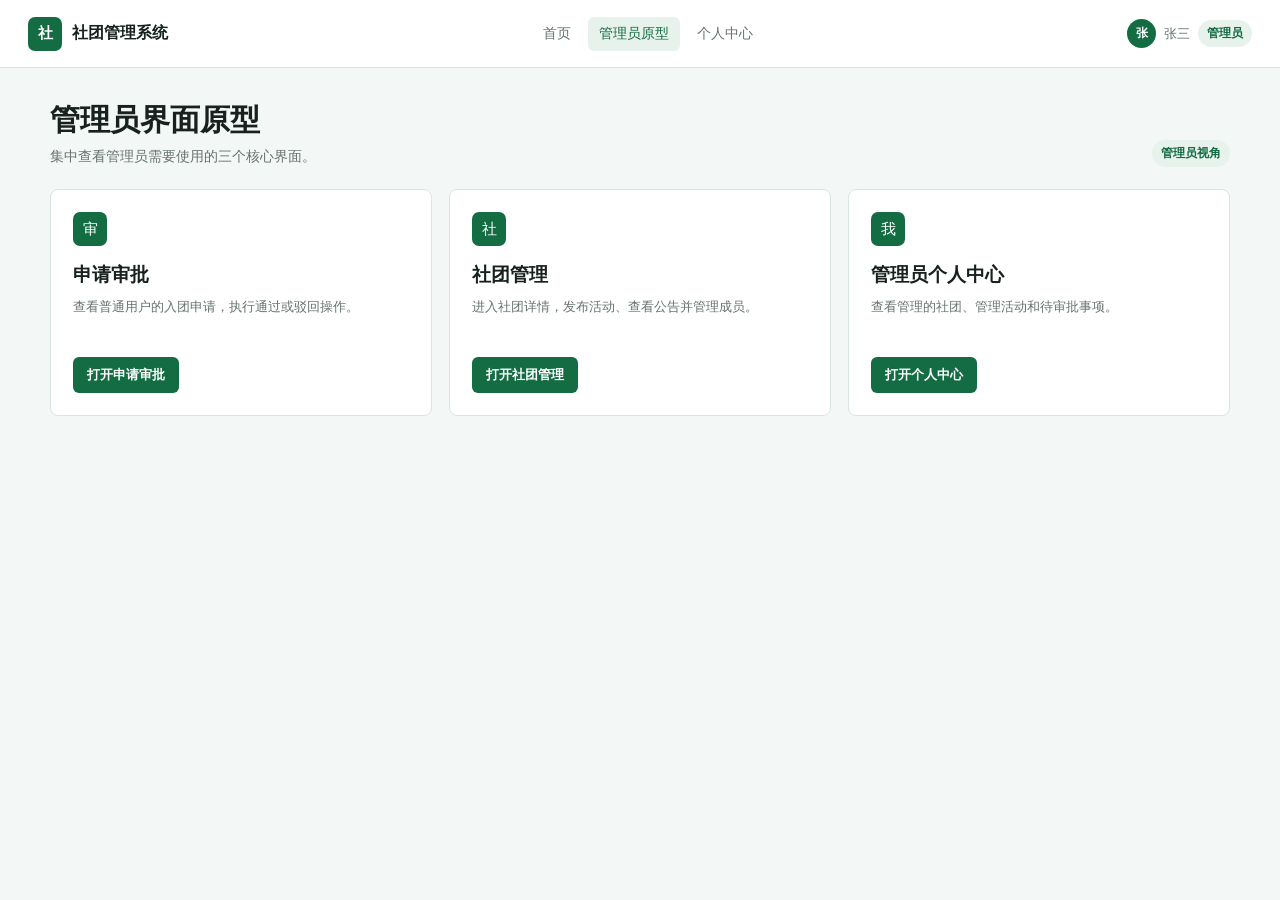
==== src/main/webapp/prototype/admin.html @ cb209794 "feat:增加了前端的架构" ====
<!doctype html>
<html lang="zh-CN">
<head>
  <meta charset="UTF-8">
  <meta name="viewport" content="width=device-width, initial-scale=1.0">
  <title>管理员原型 - 社团管理系统</title>
  <link rel="stylesheet" href="css/style.css">
</head>
<body>
  <header class="topbar">
    <a class="brand" href="home.html">
      <span class="brand-mark" aria-hidden="true">社</span>
      <span>社团管理系统</span>
    </a>
    <nav class="nav">
      <a class="nav-link" href="home.html">首页</a>
      <a class="nav-link active" href="admin.html">管理员原型</a>
      <a class="nav-link" href="personal-admin.html">个人中心</a>
    </nav>
    <div class="user-menu">
      <span class="avatar">张</span>
      <span>张三</span>
      <span class="role-pill">管理员</span>
    </div>
  </header>

  <main class="page">
    <div class="page-heading">
      <div>
        <h1>管理员界面原型</h1>
        <p>集中查看管理员需要使用的三个核心界面。</p>
      </div>
      <span class="tag">管理员视角</span>
    </div>

    <section class="entry-grid">
      <article class="entry-card">
        <span class="brand-mark" aria-hidden="true">审</span>
        <h2>申请审批</h2>
        <p>查看普通用户的入团申请，执行通过或驳回操作。</p>
        <a class="button button-primary" href="applications.html">打开申请审批</a>
      </article>

      <article class="entry-card">
        <span class="brand-mark" aria-hidden="true">社</span>
        <h2>社团管理</h2>
        <p>进入社团详情，发布活动、查看公告并管理成员。</p>
        <a class="button button-primary" href="club-admin.html">打开社团管理</a>
      </article>

      <article class="entry-card">
        <span class="brand-mark" aria-hidden="true">我</span>
        <h2>管理员个人中心</h2>
        <p>查看管理的社团、管理活动和待审批事项。</p>
        <a class="button button-primary" href="personal-admin.html">打开个人中心</a>
      </article>
    </section>
  </main>
</body>
</html>
---- src/main/webapp/prototype/css/style.css ----
:root {
  --bg: #f3f7f5;
  --surface: #ffffff;
  --surface-soft: #f8fbf9;
  --ink: #17211d;
  --muted: #66736d;
  --line: #dbe5df;
  --green: #146c43;
  --green-dark: #0f5132;
  --green-soft: #e7f2ec;
  --amber: #9a6700;
  --amber-soft: #fff8e5;
  --blue: #2563eb;
  --blue-soft: #eff6ff;
  --danger: #b42318;
  --danger-soft: #fef3f2;
  --shadow: 0 16px 40px rgba(24, 52, 40, 0.08);
  --radius: 8px;
}

* {
  box-sizing: border-box;
}

html,
body {
  min-height: 100%;
}

body {
  margin: 0;
  color: var(--ink);
  background: var(--bg);
  font-family: "Segoe UI", "Microsoft YaHei", "PingFang SC", sans-serif;
  letter-spacing: 0;
}

a {
  color: inherit;
}

button,
input {
  font: inherit;
}

.topbar {
  position: sticky;
  top: 0;
  z-index: 20;
  display: flex;
  align-items: center;
  justify-content: space-between;
  gap: 20px;
  min-height: 68px;
  padding: 0 28px;
  border-bottom: 1px solid var(--line);
  background: rgba(255, 255, 255, 0.96);
  backdrop-filter: blur(14px);
}

.brand {
  display: inline-flex;
  align-items: center;
  gap: 10px;
  color: var(--ink);
  font-weight: 700;
  text-decoration: none;
  white-space: nowrap;
}

.brand-mark {
  width: 34px;
  height: 34px;
  display: grid;
  place-items: center;
  border-radius: 7px;
  color: #fff;
  background: var(--green);
  font-size: 15px;
}

.nav {
  display: flex;
  align-items: center;
  gap: 6px;
  flex-wrap: wrap;
}

.nav-link {
  padding: 8px 11px;
  border-radius: 6px;
  color: var(--muted);
  text-decoration: none;
  font-size: 14px;
}

.nav-link:hover,
.nav-link.active {
  color: var(--green);
  background: var(--green-soft);
}

.user-menu {
  display: flex;
  align-items: center;
  gap: 8px;
  color: var(--muted);
  font-size: 13px;
  white-space: nowrap;
}

.avatar {
  width: 29px;
  height: 29px;
  display: grid;
  place-items: center;
  border-radius: 50%;
  color: #fff;
  background: var(--green);
  font-size: 12px;
  font-weight: 700;
}

.role-pill,
.tag,
.status {
  display: inline-flex;
  align-items: center;
  gap: 5px;
  padding: 5px 9px;
  border-radius: 999px;
  font-size: 12px;
  font-weight: 650;
  white-space: nowrap;
}

.role-pill {
  color: var(--green);
  background: var(--green-soft);
}

.tag {
  color: var(--green);
  background: var(--green-soft);
}

.tag.blue {
  color: var(--blue);
  background: var(--blue-soft);
}

.tag.amber {
  color: var(--amber);
  background: var(--amber-soft);
}

.status.pending {
  color: var(--amber);
  background: var(--amber-soft);
}

.status.approved {
  color: var(--green);
  background: var(--green-soft);
}

.status.rejected {
  color: var(--danger);
  background: var(--danger-soft);
}

.page {
  width: min(1180px, calc(100% - 40px));
  margin: 0 auto;
  padding: 34px 0 56px;
}

.page-heading {
  display: flex;
  align-items: flex-end;
  justify-content: space-between;
  gap: 20px;
  margin-bottom: 22px;
}

.page-heading h1 {
  margin: 0;
  font-size: 30px;
  line-height: 1.2;
}

.page-heading p {
  margin: 7px 0 0;
  color: var(--muted);
  font-size: 14px;
  line-height: 1.6;
}

.button {
  display: inline-flex;
  align-items: center;
  justify-content: center;
  gap: 7px;
  min-height: 36px;
  padding: 0 13px;
  border: 1px solid transparent;
  border-radius: 6px;
  text-decoration: none;
  font-size: 13px;
  font-weight: 650;
  cursor: pointer;
  transition: background 150ms ease, border-color 150ms ease, color 150ms ease;
}

.button svg {
  width: 16px;
  height: 16px;
}

.button-primary {
  color: #fff;
  background: var(--green);
}

.button-primary:hover {
  background: var(--green-dark);
}

.button-secondary {
  color: var(--green);
  border-color: var(--line);
  background: var(--surface);
}

.button-secondary:hover {
  background: var(--green-soft);
}

.button-danger {
  color: var(--danger);
  border-color: #f2b8b5;
  background: var(--danger-soft);
}

.button-danger:hover {
  border-color: var(--danger);
}

.button-ghost {
  color: var(--muted);
  background: transparent;
}

.button-ghost:hover {
  color: var(--green);
  background: var(--green-soft);
}

.panel {
  border: 1px solid var(--line);
  border-radius: var(--radius);
  background: var(--surface);
}

.panel-head {
  display: flex;
  align-items: center;
  justify-content: space-between;
  gap: 14px;
  padding: 18px 20px;
  border-bottom: 1px solid var(--line);
}

.panel-head h2 {
  margin: 0;
  font-size: 18px;
}

.panel-head p {
  margin: 4px 0 0;
  color: var(--muted);
  font-size: 13px;
}

.panel-body {
  padding: 20px;
}

.club-grid {
  display: grid;
  grid-template-columns: repeat(2, minmax(0, 1fr));
  gap: 17px;
}

.entry-grid {
  display: grid;
  grid-template-columns: repeat(3, minmax(0, 1fr));
  gap: 17px;
}

.entry-card {
  padding: 22px;
  border: 1px solid var(--line);
  border-radius: var(--radius);
  background: var(--surface);
}

.entry-card .brand-mark {
  margin-bottom: 16px;
}

.entry-card h2 {
  margin: 0 0 8px;
  font-size: 19px;
}

.entry-card p {
  min-height: 45px;
  margin: 0 0 16px;
  color: var(--muted);
  font-size: 13px;
  line-height: 1.65;
}

.club-card {
  overflow: hidden;
  border: 1px solid var(--line);
  border-radius: var(--radius);
  background: var(--surface);
  transition: transform 150ms ease, box-shadow 150ms ease;
}

.club-card:hover {
  transform: translateY(-2px);
  box-shadow: 0 10px 28px rgba(24, 52, 40, 0.09);
}

.club-cover {
  position: relative;
  aspect-ratio: 16 / 7;
  overflow: hidden;
  background: #dbe5df;
}

.club-cover img {
  display: block;
  width: 100%;
  height: 100%;
  object-fit: cover;
}

.cover-tech {
  background: #0f3d2e;
}

.cover-photo {
  background: #1e3a8a;
}

.cover-sport {
  background: #0f766e;
}

.cover-volunteer {
  background: #9a3412;
}

.cover-basketball {
  background: #7c2d12;
}

.cover-football {
  background: #14532d;
}

.cover-anime {
  background: #5b21b6;
}

.cover-debate {
  background: #374151;
}

.club-card-body {
  padding: 16px;
}

.club-card-body .tag {
  margin-bottom: 10px;
}

.club-card h3 {
  margin: 0 0 7px;
  font-size: 18px;
}

.club-card p {
  min-height: 42px;
  margin: 0 0 14px;
  color: var(--muted);
  font-size: 13px;
  line-height: 1.6;
}

.club-meta {
  display: flex;
  justify-content: space-between;
  gap: 10px;
  margin-bottom: 14px;
  color: var(--muted);
  font-size: 12px;
}

.card-actions {
  display: flex;
  align-items: center;
  gap: 8px;
  flex-wrap: wrap;
}

.filters {
  display: flex;
  gap: 8px;
  flex-wrap: wrap;
  margin-bottom: 18px;
}

.chip {
  display: inline-flex;
  align-items: center;
  height: 32px;
  padding: 0 12px;
  border: 1px solid var(--line);
  border-radius: 999px;
  color: var(--muted);
  background: var(--surface);
  font-size: 13px;
  text-decoration: none;
  cursor: pointer;
}

.chip.active,
.chip:hover {
  color: var(--green);
  border-color: #b9d9c8;
  background: var(--green-soft);
}

.stats {
  display: grid;
  grid-template-columns: repeat(4, minmax(0, 1fr));
  gap: 14px;
  margin-bottom: 20px;
}

.stat {
  padding: 16px;
  border: 1px solid var(--line);
  border-radius: var(--radius);
  background: var(--surface);
}

.stat span {
  display: block;
  color: var(--muted);
  font-size: 12px;
}

.stat strong {
  display: block;
  margin-top: 6px;
  font-size: 25px;
}

.table-wrap {
  overflow-x: auto;
}

.data-table {
  width: 100%;
  border-collapse: collapse;
  font-size: 14px;
}

.data-table th,
.data-table td {
  padding: 13px 12px;
  border-bottom: 1px solid var(--line);
  text-align: left;
  vertical-align: middle;
}

.data-table th {
  color: var(--muted);
  background: var(--surface-soft);
  font-size: 12px;
  font-weight: 650;
}

.data-table tr:last-child td {
  border-bottom: 0;
}

.data-table .actions {
  display: flex;
  gap: 7px;
  flex-wrap: wrap;
}

.empty-text {
  padding: 28px 16px;
  color: var(--muted);
  text-align: center;
  font-size: 14px;
}

.club-hero {
  position: relative;
  overflow: hidden;
  min-height: 245px;
  padding: 30px;
  border-radius: var(--radius);
  color: #fff;
  background-color: var(--green-dark);
  background-image:
    linear-gradient(rgba(255, 255, 255, 0.07) 1px, transparent 1px),
    linear-gradient(90deg, rgba(255, 255, 255, 0.07) 1px, transparent 1px);
  background-size: 36px 36px;
}

.club-hero .tag {
  color: #d1fae5;
  background: rgba(255, 255, 255, 0.13);
}

.club-hero h1 {
  margin: 16px 0 10px;
  font-size: 34px;
}

.club-hero p {
  max-width: 720px;
  margin: 0;
  color: #d1e7dc;
  line-height: 1.7;
}

.hero-meta {
  display: flex;
  gap: 18px;
  flex-wrap: wrap;
  margin-top: 18px;
  color: #d1e7dc;
  font-size: 13px;
}

.hero-actions {
  display: flex;
  justify-content: space-between;
  align-items: flex-start;
  gap: 16px;
}

.hero-actions .button-secondary,
.hero-actions .button-danger {
  border-color: rgba(255, 255, 255, 0.28);
  background: rgba(255, 255, 255, 0.11);
  color: #fff;
}

.split {
  display: grid;
  grid-template-columns: minmax(0, 1.15fr) minmax(300px, 0.85fr);
  gap: 18px;
  margin-top: 18px;
  align-items: start;
}

.stack {
  display: grid;
  gap: 18px;
}

.activity-list,
.notice-list,
.managed-list {
  display: grid;
  gap: 10px;
}

.activity-item,
.notice-item,
.managed-item {
  padding: 14px 15px;
  border: 1px solid var(--line);
  border-radius: 7px;
  background: var(--surface-soft);
}

.activity-item h3,
.notice-item h3,
.managed-item h3 {
  margin: 0 0 6px;
  font-size: 15px;
}

.activity-item p,
.notice-item p,
.managed-item p {
  margin: 0;
  color: var(--muted);
  font-size: 13px;
  line-height: 1.6;
}

.notice-meta,
.activity-meta {
  display: flex;
  justify-content: space-between;
  gap: 12px;
  margin-top: 9px;
  color: var(--muted);
  font-size: 12px;
}

.profile-summary {
  display: flex;
  align-items: center;
  justify-content: space-between;
  gap: 18px;
  padding: 22px;
  border: 1px solid var(--line);
  border-radius: var(--radius);
  background: var(--surface);
}

.profile-main {
  display: flex;
  align-items: center;
  gap: 14px;
}

.profile-main .avatar {
  width: 52px;
  height: 52px;
  font-size: 20px;
}

.profile-main h2 {
  margin: 0;
  font-size: 21px;
}

.profile-main p {
  margin: 5px 0 0;
  color: var(--muted);
  font-size: 13px;
}

.profile-actions {
  display: flex;
  gap: 8px;
  flex-wrap: wrap;
}

.form-field {
  display: flex;
  flex-direction: column;
  gap: 7px;
}

.form-field label {
  font-size: 13px;
  font-weight: 650;
}

.form-field input {
  height: 42px;
  padding: 0 11px;
  border: 1px solid var(--line);
  border-radius: 6px;
  outline: none;
  background: #fbfdfc;
  color: var(--ink);
}

.form-field input:focus {
  border-color: var(--green);
  box-shadow: 0 0 0 3px rgba(20, 108, 67, 0.12);
}

.auth-page {
  min-height: 100vh;
  display: grid;
  place-items: center;
  padding: 24px;
  background-color: var(--bg);
  background-image:
    linear-gradient(var(--line) 1px, transparent 1px),
    linear-gradient(90deg, var(--line) 1px, transparent 1px);
  background-size: 36px 36px;
}

.auth-split-page {
  min-height: 100vh;
  background: var(--bg);
}

.auth-split {
  min-height: 100vh;
  display: grid;
  grid-template-columns: minmax(0, 1.12fr) minmax(430px, 0.88fr);
}

.auth-visual {
  position: relative;
  min-height: 100vh;
  overflow: hidden;
  background: #dff5ff;
}

.auth-visual img {
  display: block;
  width: 100%;
  height: 100%;
  object-fit: cover;
}

.auth-visual-content {
  position: absolute;
  left: 36px;
  right: 36px;
  bottom: 36px;
  max-width: 520px;
  padding: 24px;
  border-radius: var(--radius);
  color: #ffffff;
  background: rgba(15, 81, 50, 0.9);
}

.auth-visual-content .tag {
  color: #d1fae5;
  background: rgba(255, 255, 255, 0.14);
}

.auth-visual-content h2 {
  margin: 14px 0 8px;
  font-size: 30px;
  line-height: 1.2;
}

.auth-visual-content p {
  margin: 0;
  color: #d1e7dc;
  line-height: 1.7;
}

.auth-panel {
  min-height: 100vh;
  display: flex;
  align-items: center;
  justify-content: center;
  padding: 48px;
  background: var(--surface-soft);
}

.auth-panel .auth-shell {
  width: min(100%, 420px);
}

.auth-shell {
  width: min(100%, 430px);
}

.auth-brand {
  display: flex;
  align-items: center;
  gap: 11px;
  margin: 0 0 16px 4px;
}

.auth-brand strong {
  display: block;
  font-size: 15px;
}

.auth-brand span {
  display: block;
  margin-top: 2px;
  color: var(--muted);
  font-size: 12px;
}

.auth-card {
  padding: 32px;
  border: 1px solid var(--line);
  border-radius: var(--radius);
  background: var(--surface);
  box-shadow: var(--shadow);
}

.auth-card h1 {
  margin: 0;
  font-size: 28px;
}

.auth-card > p {
  margin: 8px 0 22px;
  color: var(--muted);
  line-height: 1.6;
  font-size: 14px;
}

.auth-form {
  display: grid;
  gap: 16px;
}

.auth-actions {
  display: grid;
  grid-template-columns: 1fr 1fr;
  gap: 10px;
  margin-top: 4px;
}

.auth-actions .button {
  height: 43px;
}

.auth-footer {
  margin: 18px 0 0;
  color: var(--muted);
  text-align: center;
  font-size: 12px;
}

.auth-demo {
  display: flex;
  align-items: center;
  gap: 10px;
  flex-wrap: wrap;
  margin-top: 18px;
  padding-top: 15px;
  border-top: 1px solid var(--line);
  color: var(--muted);
  font-size: 12px;
}

.auth-demo a {
  color: var(--green);
  text-decoration: none;
  font-weight: 650;
}

.auth-demo a:hover {
  text-decoration: underline;
}

[hidden] {
  display: none !important;
}

.muted {
  color: var(--muted);
}

.section-title {
  margin: 0 0 14px;
  font-size: 19px;
}

@media (max-width: 900px) {
  .stats {
    grid-template-columns: repeat(2, minmax(0, 1fr));
  }

  .split {
    grid-template-columns: 1fr;
  }

  .entry-grid {
    grid-template-columns: 1fr;
  }

  .auth-split {
    grid-template-columns: 1fr;
  }

  .auth-visual {
    min-height: 320px;
    height: 42vh;
  }

  .auth-panel {
    min-height: auto;
    padding: 34px 24px 48px;
  }
}

@media (max-width: 640px) {
  .topbar {
    align-items: flex-start;
    flex-direction: column;
    padding: 14px 18px;
  }

  .page {
    width: min(100% - 28px, 1180px);
    padding-top: 24px;
  }

  .page-heading,
  .hero-actions,
  .profile-summary {
    align-items: flex-start;
    flex-direction: column;
  }

  .stats {
    grid-template-columns: 1fr;
  }

  .club-grid {
    grid-template-columns: 1fr;
  }

  .auth-page {
    padding: 18px;
  }

  .auth-card {
    padding: 25px 21px;
  }

  .auth-visual {
    min-height: 245px;
    height: 34vh;
  }

  .auth-visual-content {
    left: 18px;
    right: 18px;
    bottom: 18px;
    padding: 18px;
  }

  .auth-visual-content h2 {
    font-size: 23px;
  }

  .club-hero {
    padding: 24px 20px;
  }

  .club-hero h1 {
    font-size: 27px;
  }
}
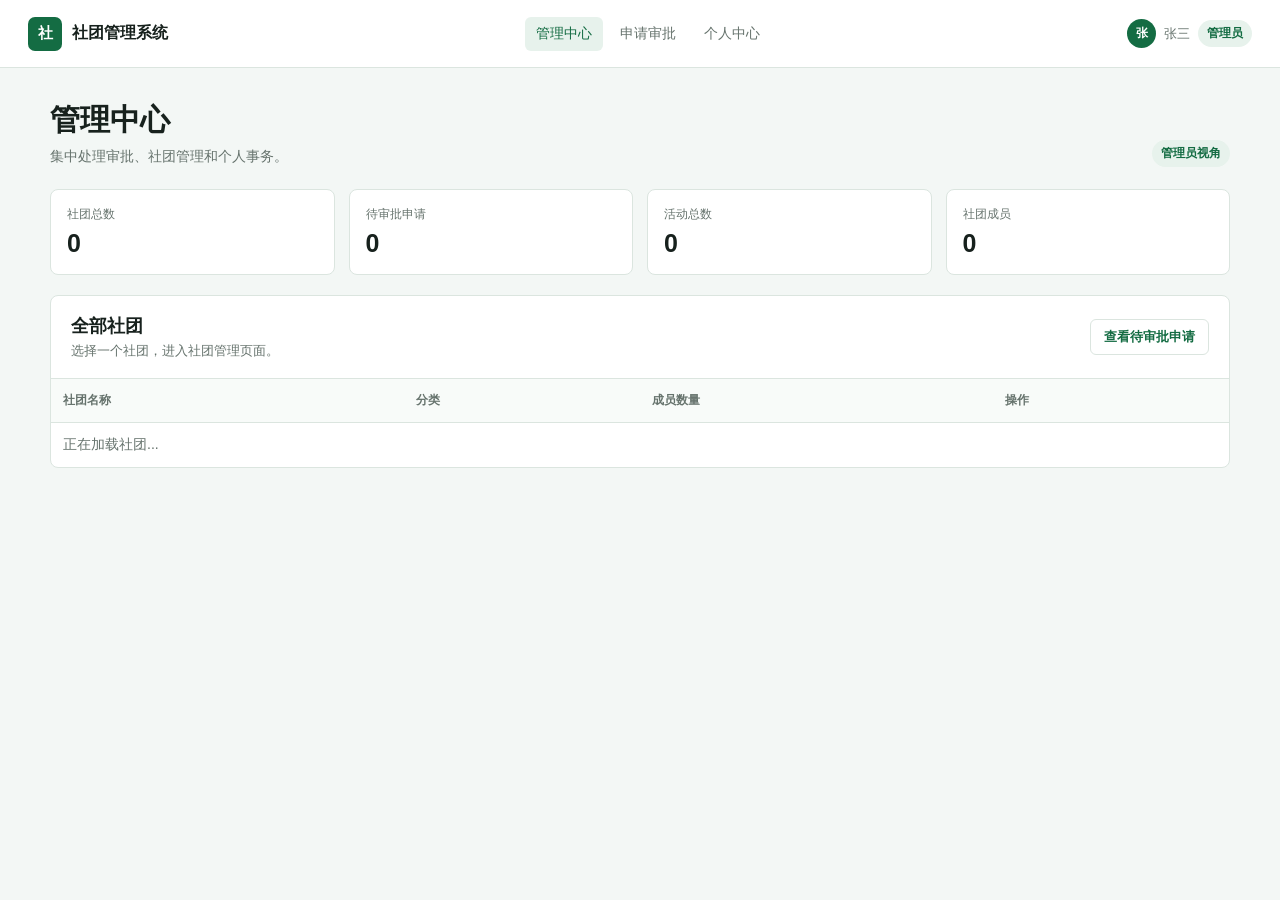
==== commit 69508dde: "feat:完成了登录界面功能和管理员活动的合并，修改了前端的问题" ====
--- a/src/main/webapp/prototype/admin.html
+++ b/src/main/webapp/prototype/admin.html
@@ -3,18 +3,18 @@
 <head>
   <meta charset="UTF-8">
   <meta name="viewport" content="width=device-width, initial-scale=1.0">
-  <title>管理员原型 - 社团管理系统</title>
+  <title>管理中心 - 社团管理系统</title>
   <link rel="stylesheet" href="css/style.css">
 </head>
 <body>
   <header class="topbar">
-    <a class="brand" href="home.html">
+    <a class="brand" href="admin.html">
       <span class="brand-mark" aria-hidden="true">社</span>
       <span>社团管理系统</span>
     </a>
     <nav class="nav">
-      <a class="nav-link" href="home.html">首页</a>
-      <a class="nav-link active" href="admin.html">管理员原型</a>
+      <a class="nav-link active" href="admin.html">管理中心</a>
+      <a class="nav-link" href="applications.html">申请审批</a>
       <a class="nav-link" href="personal-admin.html">个人中心</a>
     </nav>
     <div class="user-menu">
@@ -27,34 +27,50 @@
   <main class="page">
     <div class="page-heading">
       <div>
-        <h1>管理员界面原型</h1>
-        <p>集中查看管理员需要使用的三个核心界面。</p>
+        <h1>管理中心</h1>
+        <p>集中处理审批、社团管理和个人事务。</p>
       </div>
       <span class="tag">管理员视角</span>
     </div>
 
-    <section class="entry-grid">
-      <article class="entry-card">
-        <span class="brand-mark" aria-hidden="true">审</span>
-        <h2>申请审批</h2>
-        <p>查看普通用户的入团申请，执行通过或驳回操作。</p>
-        <a class="button button-primary" href="applications.html">打开申请审批</a>
-      </article>
+    <p id="adminMessage" class="message" role="alert"></p>
 
-      <article class="entry-card">
-        <span class="brand-mark" aria-hidden="true">社</span>
-        <h2>社团管理</h2>
-        <p>进入社团详情，发布活动、查看公告并管理成员。</p>
-        <a class="button button-primary" href="club-admin.html">打开社团管理</a>
-      </article>
+    <section class="stats" aria-label="管理统计">
+      <div class="stat"><span>社团总数</span><strong id="adminClubCount">0</strong></div>
+      <div class="stat"><span>待审批申请</span><strong id="adminPendingCount">0</strong></div>
+      <div class="stat"><span>活动总数</span><strong id="adminActivityCount">0</strong></div>
+      <div class="stat"><span>社团成员</span><strong id="adminMemberCount">0</strong></div>
+    </section>
 
-      <article class="entry-card">
-        <span class="brand-mark" aria-hidden="true">我</span>
-        <h2>管理员个人中心</h2>
-        <p>查看管理的社团、管理活动和待审批事项。</p>
-        <a class="button button-primary" href="personal-admin.html">打开个人中心</a>
-      </article>
+    <section class="panel">
+      <div class="panel-head">
+        <div>
+          <h2>全部社团</h2>
+          <p>选择一个社团，进入社团管理页面。</p>
+        </div>
+        <a class="button button-secondary" href="applications.html">查看待审批申请</a>
+      </div>
+      <div class="table-wrap">
+        <table class="data-table">
+          <thead>
+            <tr>
+              <th>社团名称</th>
+              <th>分类</th>
+              <th>成员数量</th>
+              <th>操作</th>
+            </tr>
+          </thead>
+          <tbody id="adminClubTableBody">
+            <tr>
+              <td colspan="4" class="empty-text">正在加载社团...</td>
+            </tr>
+          </tbody>
+        </table>
+      </div>
     </section>
   </main>
+  <script src="js/api.js"></script>
+  <script src="js/ui.js"></script>
+  <script src="js/admin.js"></script>
 </body>
 </html>
